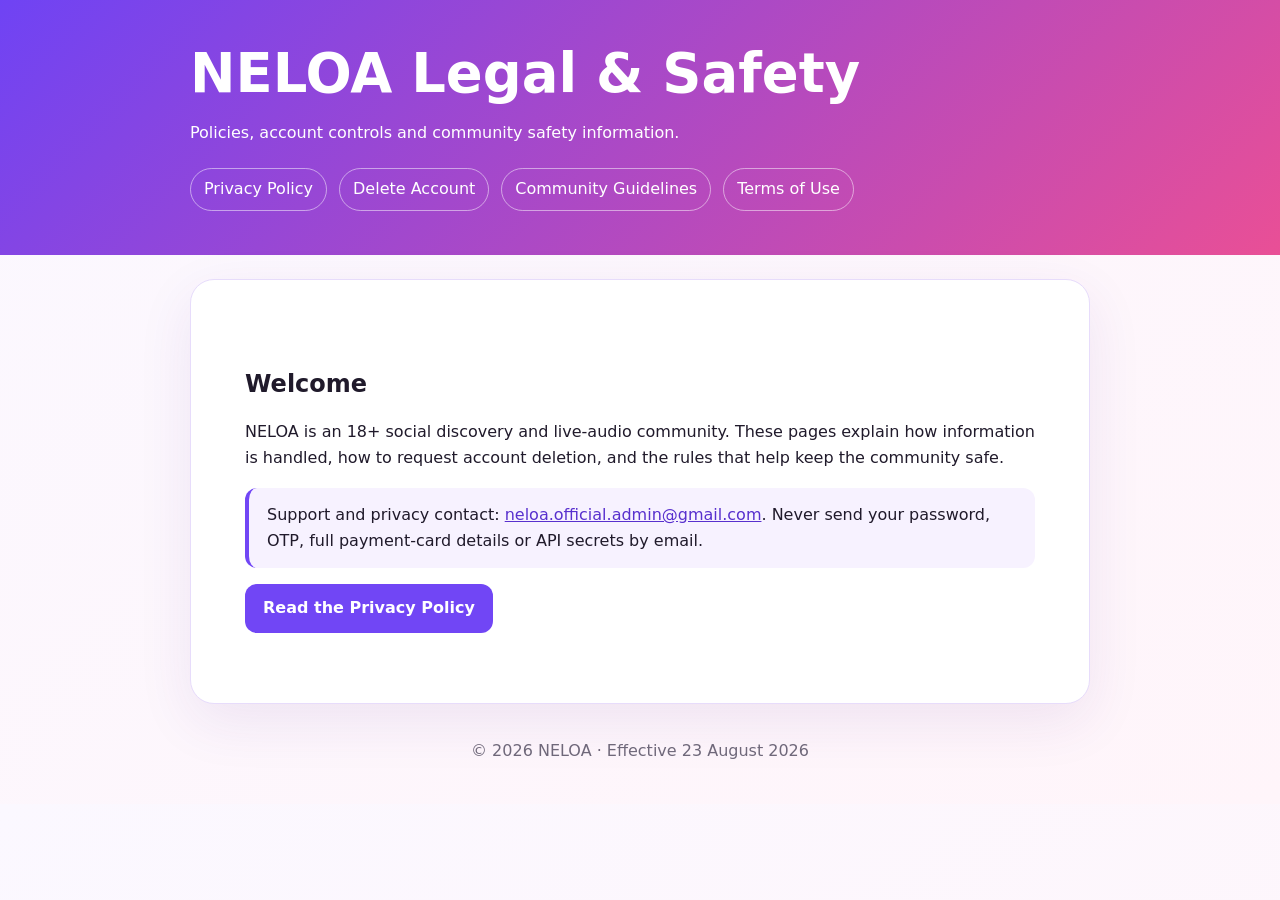
==== index.html @ 35b61dcc "Add files via upload" ====
<!doctype html><html lang="en"><head><meta charset="utf-8"><meta name="viewport" content="width=device-width,initial-scale=1"><title>NELOA Legal & Safety</title><link rel="stylesheet" href="styles.css"></head><body><header><div><h1>NELOA Legal & Safety</h1><p>Policies, account controls and community safety information.</p><nav class="nav"><a href="privacy-policy.html">Privacy Policy</a><a href="account-deletion.html">Delete Account</a><a href="community-guidelines.html">Community Guidelines</a><a href="terms.html">Terms of Use</a></nav></div></header><main><h2>Welcome</h2><p>NELOA is an 18+ social discovery and live-audio community. These pages explain how information is handled, how to request account deletion, and the rules that help keep the community safe.</p><p class="note">Support and privacy contact: <a href="mailto:neloa.official.admin@gmail.com">neloa.official.admin@gmail.com</a>. Never send your password, OTP, full payment-card details or API secrets by email.</p><p><a class="button" href="privacy-policy.html">Read the Privacy Policy</a></p></main><footer>© 2026 NELOA · Effective 23 August 2026</footer></body></html>
---- styles.css ----
:root{--ink:#201a2b;--muted:#6f687a;--purple:#7146f5;--pink:#ef4f91;--paper:#fff;--soft:#f7f2ff;--line:#e7dcfb}*{box-sizing:border-box}body{margin:0;font-family:Inter,system-ui,-apple-system,"Segoe UI",sans-serif;color:var(--ink);background:linear-gradient(145deg,#fbf8ff,#fff5fa);line-height:1.65}header{background:linear-gradient(135deg,#6f43f4,#e94f96);color:white;padding:44px 20px}header div,main,footer{max-width:900px;margin:auto}h1{margin:0 0 8px;font-size:clamp(2rem,6vw,3.4rem);line-height:1.1}h2{margin-top:2.2rem;line-height:1.25}h3{margin-top:1.5rem}main{background:var(--paper);margin-top:24px;margin-bottom:24px;padding:clamp(22px,5vw,54px);border:1px solid var(--line);border-radius:24px;box-shadow:0 18px 55px #50288a16}a{color:#5830ce}.nav{display:flex;gap:12px;flex-wrap:wrap;margin-top:22px}.nav a{color:white;border:1px solid #ffffff80;border-radius:999px;padding:7px 13px;text-decoration:none}.note{background:var(--soft);border-left:4px solid var(--purple);padding:14px 18px;border-radius:12px}.danger{border-left-color:var(--pink)}li{margin:.45rem 0}footer{padding:10px 20px 40px;color:var(--muted);text-align:center}.button{display:inline-block;background:var(--purple);color:white;text-decoration:none;padding:11px 18px;border-radius:12px;font-weight:700}code{background:#f2edf9;padding:2px 6px;border-radius:6px}@media(max-width:700px){main{margin:14px;border-radius:18px}header{padding:34px 20px}}
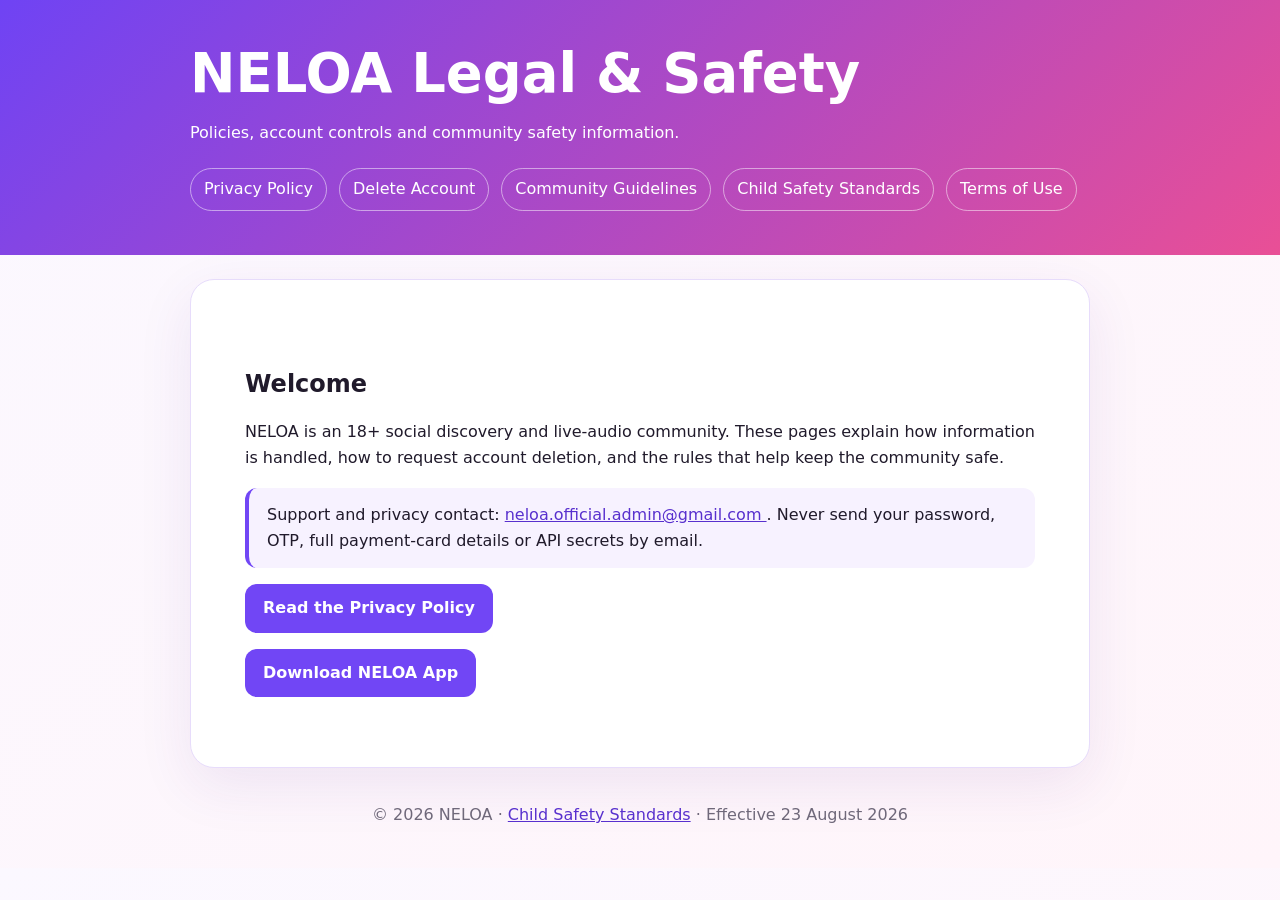
==== commit 03bb9f91: "Update index.html with app download link and child safety Added a link to download the NELOA App and" ====
--- a/index.html
+++ b/index.html
@@ -1 +1,66 @@
-<!doctype html><html lang="en"><head><meta charset="utf-8"><meta name="viewport" content="width=device-width,initial-scale=1"><title>NELOA Legal & Safety</title><link rel="stylesheet" href="styles.css"></head><body><header><div><h1>NELOA Legal & Safety</h1><p>Policies, account controls and community safety information.</p><nav class="nav"><a href="privacy-policy.html">Privacy Policy</a><a href="account-deletion.html">Delete Account</a><a href="community-guidelines.html">Community Guidelines</a><a href="terms.html">Terms of Use</a></nav></div></header><main><h2>Welcome</h2><p>NELOA is an 18+ social discovery and live-audio community. These pages explain how information is handled, how to request account deletion, and the rules that help keep the community safe.</p><p class="note">Support and privacy contact: <a href="mailto:neloa.official.admin@gmail.com">neloa.official.admin@gmail.com</a>. Never send your password, OTP, full payment-card details or API secrets by email.</p><p><a class="button" href="privacy-policy.html">Read the Privacy Policy</a></p></main><footer>© 2026 NELOA · Effective 23 August 2026</footer></body></html>
+<!doctype html>
+<html lang="en">
+<head>
+  <meta charset="utf-8">
+  <meta name="viewport" content="width=device-width,initial-scale=1">
+  <title>NELOA Legal & Safety</title>
+  <link rel="stylesheet" href="styles.css">
+</head>
+
+<body>
+
+<header>
+  <div>
+    <h1>NELOA Legal & Safety</h1>
+    <p>Policies, account controls and community safety information.</p>
+
+    <nav class="nav">
+      <a href="privacy-policy.html">Privacy Policy</a>
+      <a href="account-deletion.html">Delete Account</a>
+      <a href="community-guidelines.html">Community Guidelines</a>
+      <a href="child-safety.html">Child Safety Standards</a>
+      <a href="terms.html">Terms of Use</a>
+    </nav>
+  </div>
+</header>
+
+<main>
+
+  <h2>Welcome</h2>
+
+  <p>
+    NELOA is an 18+ social discovery and live-audio community.
+    These pages explain how information is handled, how to request
+    account deletion, and the rules that help keep the community safe.
+  </p>
+
+  <p class="note">
+    Support and privacy contact:
+    <a href="mailto:neloa.official.admin@gmail.com">
+      neloa.official.admin@gmail.com
+    </a>.
+    Never send your password, OTP, full payment-card details or API secrets by email.
+  </p>
+
+  <p>
+    <a class="button" href="privacy-policy.html">
+      Read the Privacy Policy
+    </a>
+  </p>
+
+  <p>
+    <a class="button" href="https://github.com/neloa-official/neloa-legal/releases/download/v2.14.25/app-release.apk">
+      Download NELOA App
+    </a>
+  </p>
+
+</main>
+
+<footer>
+  © 2026 NELOA ·
+  <a href="child-safety.html">Child Safety Standards</a>
+  · Effective 23 August 2026
+</footer>
+
+</body>
+</html>
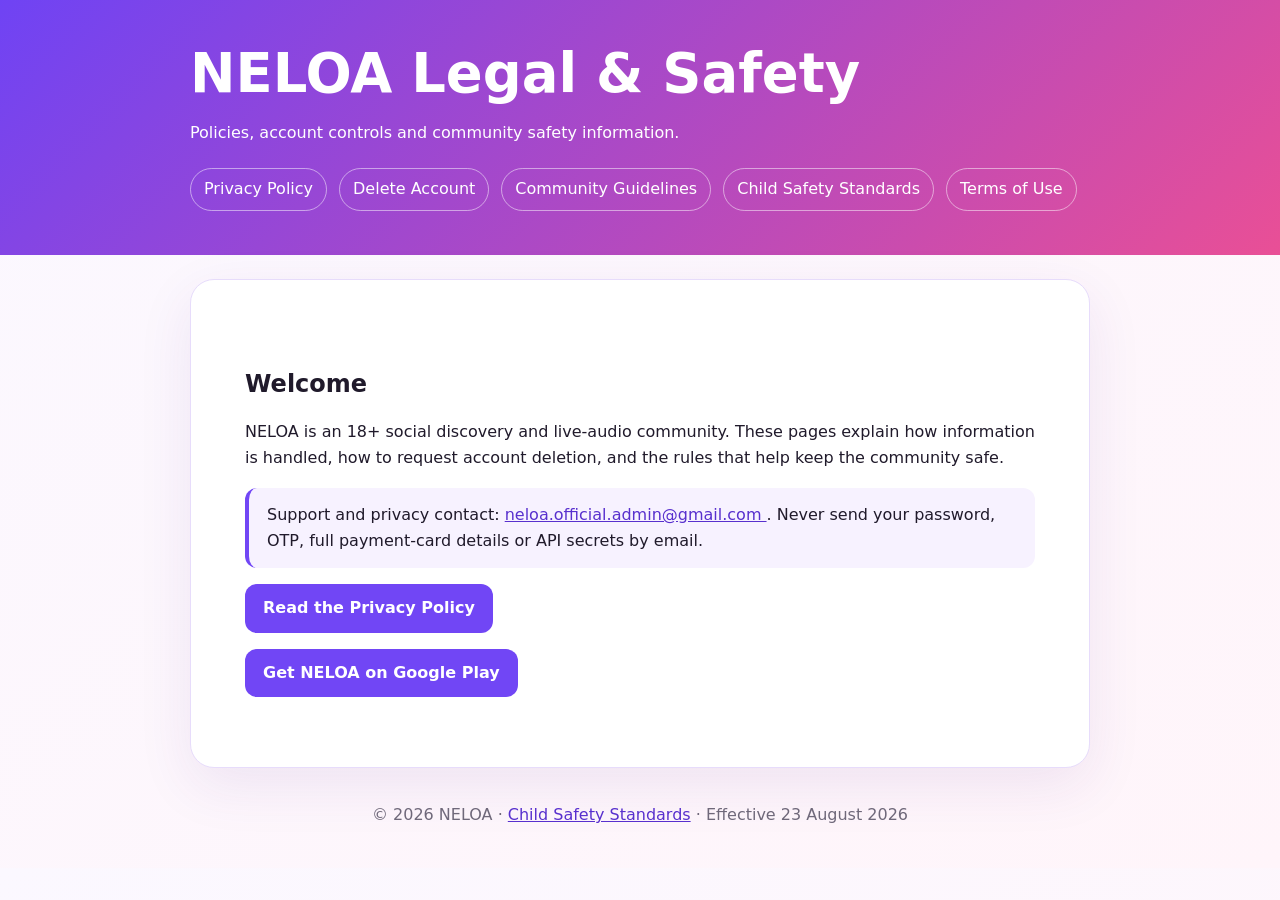
==== commit 4008ca11: "Update download link for NELOA App to Google Play" ====
--- a/index.html
+++ b/index.html
@@ -49,8 +49,8 @@
   </p>
 
   <p>
-    <a class="button" href="https://github.com/neloa-official/neloa-legal/releases/download/v2.14.25/app-release.apk">
-      Download NELOA App
+   <a class="button" href="https://play.google.com/store/apps/details?id=com.neloa.app">
+    Get NELOA on Google Play
     </a>
   </p>
 
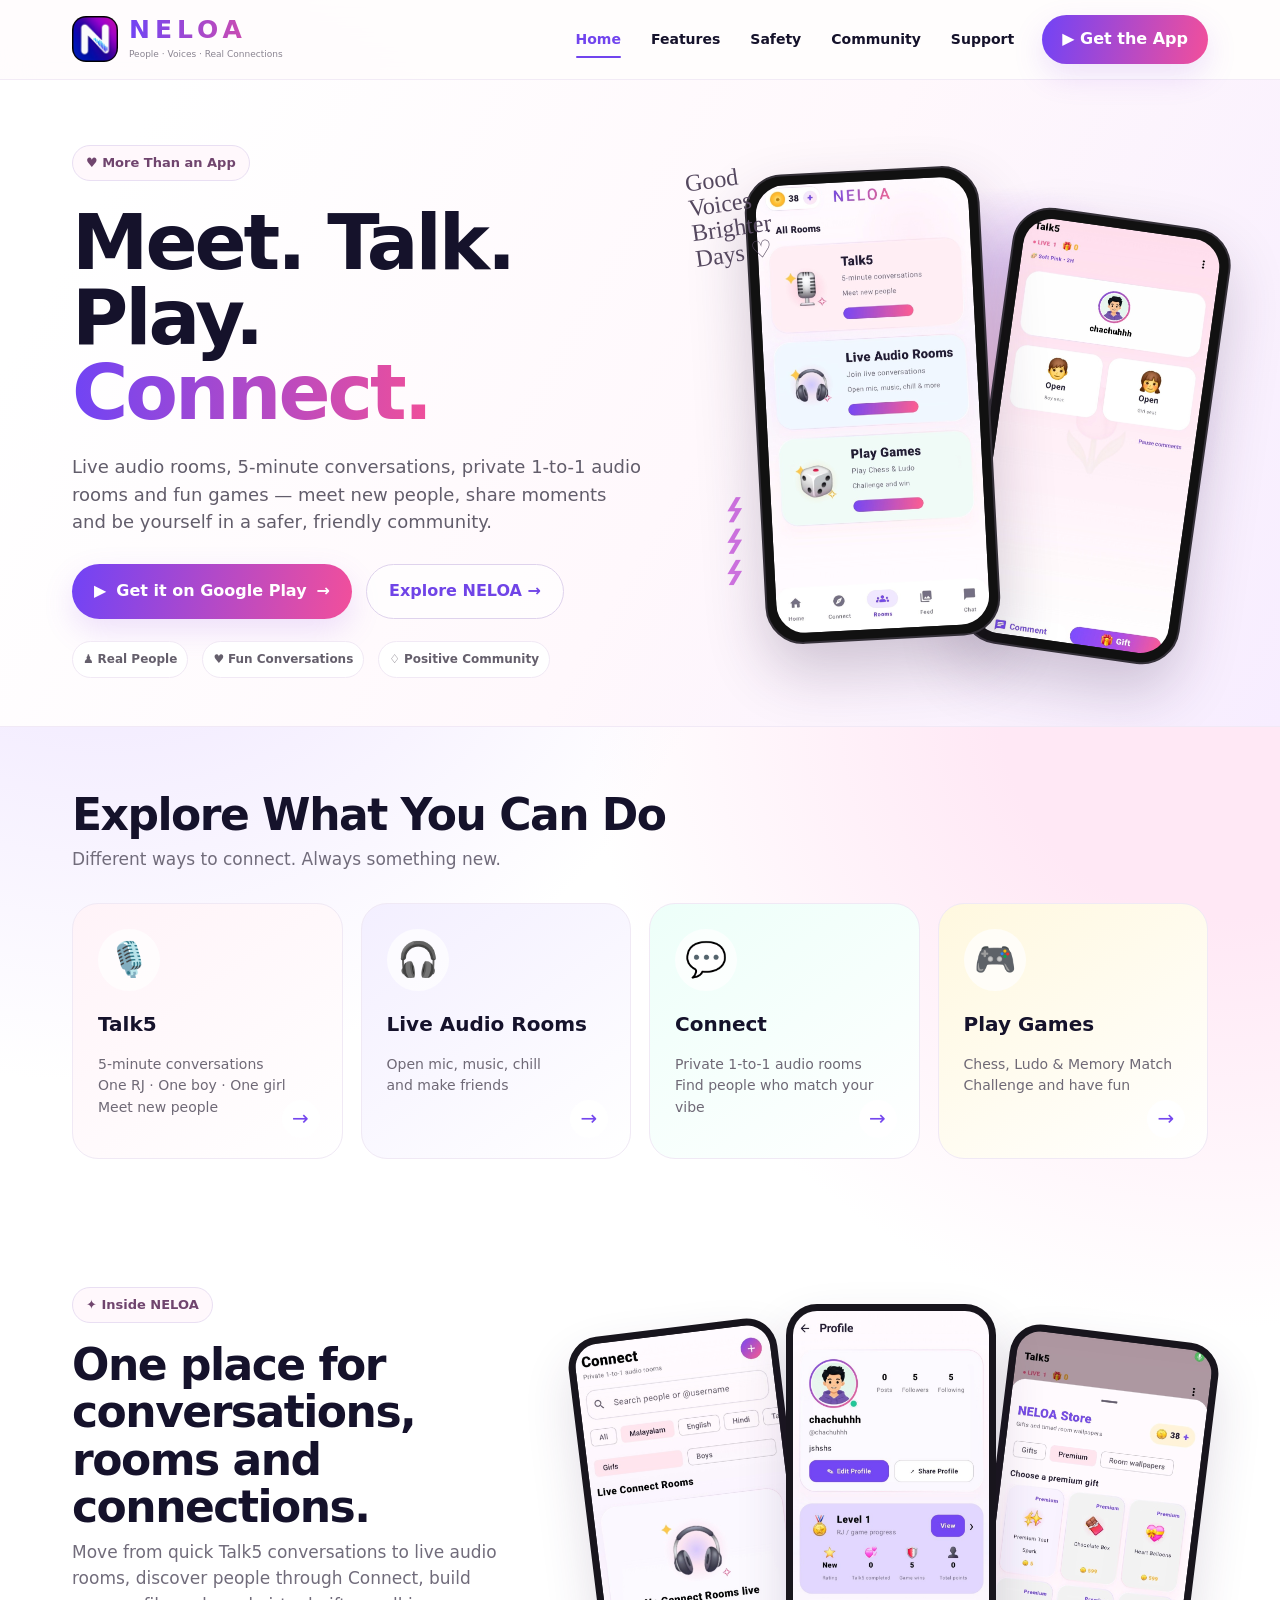
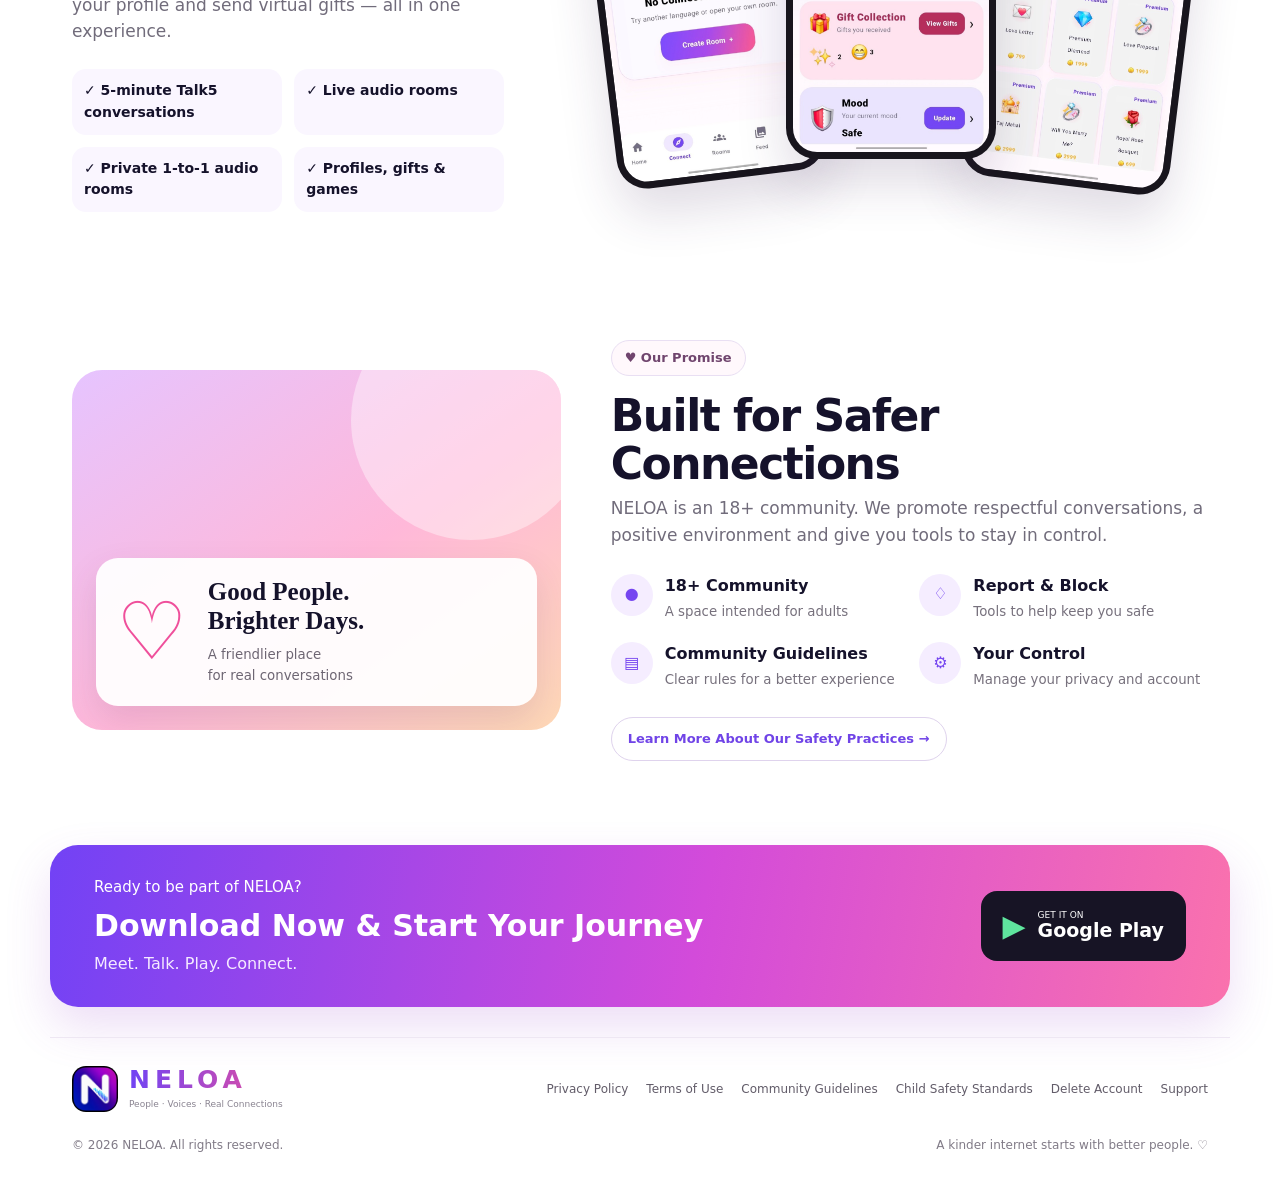
==== commit 655a7a5c: "Redesign NELOA homepage" ====
--- a/index.html
+++ b/index.html
@@ -3,64 +3,87 @@
 <head>
   <meta charset="utf-8">
   <meta name="viewport" content="width=device-width,initial-scale=1">
-  <title>NELOA Legal & Safety</title>
-  <link rel="stylesheet" href="styles.css">
+  <meta name="theme-color" content="#7a42f4">
+  <meta name="description" content="NELOA is an 18+ social discovery and live-audio community for conversations, private audio rooms and games.">
+  <title>NELOA — Meet. Talk. Play. Connect.</title>
+  <link rel="stylesheet" href="homepage.css">
 </head>
+<body>
+  <header class="site-header">
+    <div class="nav-wrap">
+      <a class="brand" href="#home" aria-label="NELOA home">
+        <img src="assets/neloa-icon.jpg" alt="NELOA logo">
+        <span><strong>NELOA</strong><small>People · Voices · Real Connections</small></span>
+      </a>
+      <nav class="desktop-nav" aria-label="Main navigation">
+        <a class="active" href="#home">Home</a><a href="#features">Features</a><a href="#safety">Safety</a><a href="community-guidelines.html">Community</a><a href="#support">Support</a>
+      </nav>
+      <a class="top-cta" href="https://play.google.com/store/apps/details?id=com.neloa.app" target="_blank" rel="noopener">▶ <span>Get the App</span></a>
+    </div>
+  </header>
 
-<body>
+  <main>
+    <section class="hero" id="home">
+      <div class="hero-inner">
+        <div class="hero-copy">
+          <div class="eyebrow">♥ More Than an App</div>
+          <h1>Meet. Talk. Play.<br><span>Connect.</span></h1>
+          <p>Live audio rooms, 5-minute conversations, private 1-to-1 audio rooms and fun games — meet new people, share moments and be yourself in a safer, friendly community.</p>
+          <div class="hero-actions">
+            <a class="primary-btn" href="https://play.google.com/store/apps/details?id=com.neloa.app" target="_blank" rel="noopener">▶ <span>Get it on Google Play</span> →</a>
+            <a class="secondary-btn" href="#features">Explore NELOA →</a>
+          </div>
+          <div class="trust-row"><span>♟ <b>Real People</b></span><span>♥ <b>Fun Conversations</b></span><span>♢ <b>Positive Community</b></span></div>
+        </div>
+        <div class="hero-visual" aria-label="NELOA app preview">
+          <div class="glow"></div>
+          <div class="phone phone-back"><img src="assets/talk5-screen.jpg" alt="NELOA Talk5 room screen"></div>
+          <div class="phone phone-front"><img src="assets/rooms-screen.jpg" alt="NELOA rooms screen"></div>
+          <span class="scribble s1">Good<br>Voices<br>Brighter<br>Days ♡</span>
+          <span class="wave">⌁⌁⌁</span>
+        </div>
+      </div>
+    </section>
 
-<header>
-  <div>
-    <h1>NELOA Legal & Safety</h1>
-    <p>Policies, account controls and community safety information.</p>
+    <section class="section" id="features">
+      <div class="section-heading"><h2>Explore What You Can Do</h2><p>Different ways to connect. Always something new.</p></div>
+      <div class="feature-grid">
+        <article class="feature-card pink"><div class="feature-icon">🎙️</div><h3>Talk5</h3><p>5-minute conversations<br>One RJ · One boy · One girl<br>Meet new people</p><a href="#showcase" aria-label="Explore Talk5">→</a></article>
+        <article class="feature-card violet"><div class="feature-icon">🎧</div><h3>Live Audio Rooms</h3><p>Open mic, music, chill<br>and make friends</p><a href="#showcase" aria-label="Explore live audio rooms">→</a></article>
+        <article class="feature-card mint"><div class="feature-icon">💬</div><h3>Connect</h3><p>Private 1-to-1 audio rooms<br>Find people who match your vibe</p><a href="#showcase" aria-label="Explore Connect">→</a></article>
+        <article class="feature-card yellow"><div class="feature-icon">🎮</div><h3>Play Games</h3><p>Chess, Ludo &amp; Memory Match<br>Challenge and have fun</p><a href="#showcase" aria-label="Explore games">→</a></article>
+      </div>
+    </section>
 
-    <nav class="nav">
-      <a href="privacy-policy.html">Privacy Policy</a>
-      <a href="account-deletion.html">Delete Account</a>
-      <a href="community-guidelines.html">Community Guidelines</a>
-      <a href="child-safety.html">Child Safety Standards</a>
-      <a href="terms.html">Terms of Use</a>
-    </nav>
-  </div>
-</header>
+    <section class="showcase section" id="showcase">
+      <div class="showcase-copy">
+        <div class="eyebrow">✦ Inside NELOA</div><h2>One place for conversations, rooms and connections.</h2>
+        <p>Move from quick Talk5 conversations to live audio rooms, discover people through Connect, build your profile and send virtual gifts — all in one experience.</p>
+        <div class="mini-points"><span>✓ 5-minute Talk5 conversations</span><span>✓ Live audio rooms</span><span>✓ Private 1-to-1 audio rooms</span><span>✓ Profiles, gifts &amp; games</span></div>
+      </div>
+      <div class="screen-stack"><div class="screen-card left"><img src="assets/connect-screen.jpg" alt="NELOA Connect screen"></div><div class="screen-card center"><img src="assets/profile-screen.jpg" alt="NELOA profile screen"></div><div class="screen-card right"><img src="assets/store-screen.jpg" alt="NELOA virtual gift store"></div></div>
+    </section>
 
-<main>
+    <section class="safety section" id="safety">
+      <div class="safety-art"><div class="heart-scene"><div class="big-heart">♡</div><div><strong>Good People.<br>Brighter Days.</strong><small>A friendlier place<br>for real conversations</small></div></div></div>
+      <div class="safety-copy"><div class="eyebrow">♥ Our Promise</div><h2>Built for Safer Connections</h2><p>NELOA is an 18+ community. We promote respectful conversations, a positive environment and give you tools to stay in control.</p>
+        <div class="safety-grid"><div><i>●</i><span><b>18+ Community</b><small>A space intended for adults</small></span></div><div><i>♢</i><span><b>Report &amp; Block</b><small>Tools to help keep you safe</small></span></div><div><i>▤</i><span><b>Community Guidelines</b><small>Clear rules for a better experience</small></span></div><div><i>⚙</i><span><b>Your Control</b><small>Manage your privacy and account</small></span></div></div>
+        <a class="secondary-btn compact" href="child-safety.html">Learn More About Our Safety Practices →</a>
+      </div>
+    </section>
 
-  <h2>Welcome</h2>
+    <section class="download-cta">
+      <div><small>Ready to be part of NELOA?</small><h2>Download Now &amp; Start Your Journey</h2><p>Meet. Talk. Play. Connect.</p></div>
+      <a class="play-badge" href="https://play.google.com/store/apps/details?id=com.neloa.app" target="_blank" rel="noopener"><span class="triangle">▶</span><span><small>GET IT ON</small><strong>Google Play</strong></span></a>
+    </section>
+  </main>
 
-  <p>
-    NELOA is an 18+ social discovery and live-audio community.
-    These pages explain how information is handled, how to request
-    account deletion, and the rules that help keep the community safe.
-  </p>
-
-  <p class="note">
-    Support and privacy contact:
-    <a href="mailto:neloa.official.admin@gmail.com">
-      neloa.official.admin@gmail.com
-    </a>.
-    Never send your password, OTP, full payment-card details or API secrets by email.
-  </p>
-
-  <p>
-    <a class="button" href="privacy-policy.html">
-      Read the Privacy Policy
-    </a>
-  </p>
-
-  <p>
-   <a class="button" href="https://play.google.com/store/apps/details?id=com.neloa.app">
-    Get NELOA on Google Play
-    </a>
-  </p>
-
-</main>
-
-<footer>
-  © 2026 NELOA ·
-  <a href="child-safety.html">Child Safety Standards</a>
-  · Effective 23 August 2026
-</footer>
-
+  <footer id="support">
+    <div class="footer-top">
+      <a class="brand footer-brand" href="#home"><img src="assets/neloa-icon.jpg" alt="NELOA"><span><strong>NELOA</strong><small>People · Voices · Real Connections</small></span></a>
+      <nav class="footer-links"><a href="privacy-policy.html">Privacy Policy</a><a href="terms.html">Terms of Use</a><a href="community-guidelines.html">Community Guidelines</a><a href="child-safety.html">Child Safety Standards</a><a href="account-deletion.html">Delete Account</a><a href="mailto:neloa.official.admin@gmail.com">Support</a></nav>
+    </div>
+    <div class="footer-bottom"><span>© 2026 NELOA. All rights reserved.</span><span>A kinder internet starts with better people. ♡</span></div>
+  </footer>
 </body>
 </html>
--- a/homepage.css
+++ b/homepage.css
@@ -0,0 +1,4 @@
+:root{--ink:#15122b;--muted:#716c7b;--purple:#7444f4;--pink:#ef4f9b;--line:#eee7f6;--bg:#fffafd}*{box-sizing:border-box}html{scroll-behavior:smooth}body{margin:0;font-family:Inter,ui-sans-serif,system-ui,-apple-system,"Segoe UI",sans-serif;color:var(--ink);background:radial-gradient(circle at 8% 15%,#f1e9ff 0 8%,transparent 25%),radial-gradient(circle at 95% 25%,#ffe8f5 0 9%,transparent 26%),#fff;line-height:1.55}a{color:inherit}.site-header{position:sticky;top:0;z-index:50;background:#fffdfde8;backdrop-filter:blur(16px);border-bottom:1px solid #f2ebf6}.nav-wrap{max-width:1180px;margin:auto;padding:15px 22px;display:flex;align-items:center;gap:28px}.brand{display:flex;align-items:center;gap:11px;text-decoration:none;margin-right:auto}.brand img{width:46px;height:46px;border-radius:14px;object-fit:cover}.brand strong{display:block;font-size:25px;letter-spacing:5px;line-height:1;background:linear-gradient(90deg,#7044f4,#e84e9c);background-clip:text;color:transparent}.brand small{display:block;color:#8a8491;font-size:9px;margin-top:6px}.desktop-nav{display:flex;gap:30px;align-items:center}.desktop-nav a{text-decoration:none;font-size:14px;font-weight:650;padding:10px 0;position:relative}.desktop-nav a:hover,.desktop-nav .active{color:#7144ee}.desktop-nav .active:after{content:"";position:absolute;left:0;right:0;bottom:2px;height:2px;background:#7144ee;border-radius:9px}.top-cta,.primary-btn{background:linear-gradient(100deg,#7143f6,#f24f9b);color:white;text-decoration:none;border-radius:999px;font-weight:800;box-shadow:0 12px 30px #9b55e82c}.top-cta{padding:12px 20px;white-space:nowrap}.hero{overflow:hidden;border-bottom:1px solid #f1e9f6;background:linear-gradient(120deg,#fff 10%,#fff8fc 55%,#f7edff)}.hero-inner{max-width:1180px;min-height:570px;margin:auto;padding:65px 22px 48px;display:grid;grid-template-columns:1.05fr .95fr;gap:35px;align-items:center}.eyebrow{display:inline-flex;align-items:center;gap:7px;padding:7px 13px;border:1px solid #e9dff3;border-radius:999px;background:#fff8fc;color:#70456e;font-size:13px;font-weight:750}.hero h1{font-size:clamp(50px,6vw,78px);line-height:.98;letter-spacing:-3px;margin:24px 0 22px}.hero h1 span{background:linear-gradient(90deg,#7044f5,#ef4f9a);background-clip:text;color:transparent}.hero-copy>p{max-width:570px;font-size:18px;color:#625d6b}.hero-actions{display:flex;gap:14px;flex-wrap:wrap;margin:28px 0 22px}.primary-btn,.secondary-btn{display:inline-flex;align-items:center;gap:10px;padding:14px 22px}.secondary-btn{border:1px solid #dfd3ed;border-radius:999px;text-decoration:none;color:#7044e7;font-weight:800;background:#ffffffa8}.trust-row{display:flex;gap:14px;flex-wrap:wrap;color:#655f6c;font-size:12px}.trust-row span{background:#fff;padding:8px 10px;border-radius:999px;border:1px solid #f1e9f5}.hero-visual{height:490px;position:relative}.glow{position:absolute;width:470px;height:430px;right:-30px;top:25px;background:radial-gradient(circle,#f8bce0 0,#e7c9ff 45%,transparent 70%);filter:blur(3px);opacity:.7}.phone{position:absolute;background:#111;padding:9px;border-radius:38px;box-shadow:0 28px 60px #3320453a;border:2px solid #343038;overflow:hidden}.phone img{display:block;width:100%;height:100%;object-fit:cover;border-radius:29px}.phone-front{width:235px;height:470px;left:70px;top:4px;transform:rotate(-3deg);z-index:3}.phone-back{width:220px;height:440px;right:2px;top:50px;transform:rotate(8deg);z-index:2}.scribble{position:absolute;left:5px;top:0;font-family:cursive;font-size:24px;line-height:1.05;transform:rotate(-8deg);z-index:5;color:#55485f}.wave{position:absolute;left:5px;bottom:75px;font-size:52px;color:#d274e4;transform:rotate(90deg)}.section{max-width:1180px;margin:auto;padding:64px 22px}.section-heading h2,.showcase h2,.safety h2{font-size:clamp(31px,4vw,44px);letter-spacing:-1.5px;line-height:1.08;margin:0 0 8px}.section-heading p,.showcase-copy>p,.safety-copy>p{color:var(--muted);font-size:17px;margin:0}.feature-grid{display:grid;grid-template-columns:repeat(4,1fr);gap:18px;margin-top:30px}.feature-card{min-height:240px;border-radius:26px;padding:25px;border:1px solid #f0e9f5;position:relative}.feature-card.pink{background:linear-gradient(145deg,#fff3f8,#fff)}.feature-card.violet{background:linear-gradient(145deg,#f3efff,#fff)}.feature-card.mint{background:linear-gradient(145deg,#edfff9,#fff)}.feature-card.yellow{background:linear-gradient(145deg,#fff8df,#fff)}.feature-icon{width:62px;height:62px;display:grid;place-items:center;border-radius:50%;background:#ffffffb8;font-size:34px}.feature-card h3{font-size:20px;margin:18px 0 6px}.feature-card p{color:#6f6976;font-size:14px}.feature-card>a{position:absolute;right:22px;bottom:20px;width:38px;height:38px;display:grid;place-items:center;border-radius:50%;background:#fff;text-decoration:none;color:#7547ee;font-size:20px}.showcase{display:grid;grid-template-columns:.8fr 1.2fr;align-items:center;gap:55px}.showcase-copy h2{margin-top:18px}.mini-points{display:grid;grid-template-columns:1fr 1fr;gap:12px;margin-top:25px;font-size:14px;font-weight:700}.mini-points span{background:#faf6ff;padding:11px 12px;border-radius:14px}.screen-stack{height:490px;position:relative}.screen-card{position:absolute;width:210px;height:455px;padding:7px;border-radius:31px;background:#18151d;box-shadow:0 25px 50px #40245a29;overflow:hidden}.screen-card img{width:100%;height:100%;object-fit:cover;border-radius:24px}.screen-card.left{left:5%;top:22px;transform:rotate(-7deg)}.screen-card.center{left:35%;top:0;z-index:3}.screen-card.right{right:2%;top:28px;transform:rotate(7deg)}.safety{display:grid;grid-template-columns:.9fr 1.1fr;gap:50px;align-items:center}.safety-art{min-height:360px;border-radius:30px;background:linear-gradient(145deg,#e6c4ff,#ffb8d9 55%,#ffd9b6);display:flex;align-items:flex-end;padding:24px;overflow:hidden;position:relative}.safety-art:before{content:"";position:absolute;width:240px;height:240px;border-radius:50%;background:#fff6;top:-70px;right:-30px}.heart-scene{position:relative;width:100%;display:flex;align-items:center;gap:20px;background:#fffffff0;border-radius:22px;padding:20px;box-shadow:0 15px 35px #543c6022}.big-heart{font-size:80px;color:#ef4f9b;line-height:1}.heart-scene strong{font-family:cursive;font-size:25px;line-height:1.1}.heart-scene small{display:block;color:#6e6673;margin-top:8px}.safety-copy h2{margin-top:16px}.safety-grid{display:grid;grid-template-columns:1fr 1fr;gap:20px;margin:26px 0}.safety-grid>div{display:flex;gap:12px}.safety-grid i{font-style:normal;width:42px;height:42px;border-radius:50%;display:grid;place-items:center;background:#f5edff;color:#7545f0;font-weight:900}.safety-grid b,.safety-grid small{display:block}.safety-grid small{color:#77717d;margin-top:3px}.compact{padding:11px 16px;font-size:13px}.download-cta{max-width:1180px;margin:20px auto 30px;padding:30px 44px;border-radius:28px;background:linear-gradient(100deg,#7242f5,#d34bda 55%,#fa72ad);color:white;display:flex;align-items:center;justify-content:space-between;gap:30px;box-shadow:0 20px 45px #9e50cf30}.download-cta small{font-size:15px}.download-cta h2{font-size:30px;margin:3px 0}.download-cta p{margin:0;color:#f5eaff}.play-badge{display:flex;align-items:center;gap:12px;background:#171425;color:white;text-decoration:none;padding:12px 22px;border-radius:16px;min-width:190px}.play-badge .triangle{font-size:30px;color:#5fe59e}.play-badge small,.play-badge strong{display:block;line-height:1.1}.play-badge small{font-size:9px}.play-badge strong{font-size:19px}footer{max-width:1180px;margin:auto;padding:28px 22px 40px;border-top:1px solid #eee7f3}.footer-top{display:flex;align-items:center;gap:30px}.footer-brand{margin-right:auto}.footer-links{display:flex;flex-wrap:wrap;justify-content:flex-end;gap:8px 18px}.footer-links a{font-size:12px;color:#625c69;text-decoration:none}.footer-links a:hover{color:#7044ee}.footer-bottom{display:flex;justify-content:space-between;gap:20px;margin-top:24px;color:#817b87;font-size:12px}
+@media(max-width:900px){.desktop-nav{display:none}.hero-inner{grid-template-columns:1fr;padding-top:42px}.hero-copy{text-align:center}.hero-copy>p{margin-left:auto;margin-right:auto}.hero-actions,.trust-row{justify-content:center}.hero-visual{max-width:560px;width:100%;margin:auto}.feature-grid{grid-template-columns:1fr 1fr}.showcase,.safety{grid-template-columns:1fr}.showcase-copy,.safety-copy{text-align:center}.mini-points{text-align:left}.screen-stack{max-width:680px;width:100%;margin:auto}.download-cta{margin-left:18px;margin-right:18px}.footer-top{flex-direction:column;align-items:flex-start}.footer-links{justify-content:flex-start}}
+@media(max-width:600px){.nav-wrap{padding:11px 14px}.brand img{width:39px;height:39px}.brand strong{font-size:20px;letter-spacing:4px}.brand small{display:none}.top-cta{padding:10px 14px;font-size:13px}.top-cta span{display:none}.hero-inner{padding:36px 18px 24px}.hero h1{font-size:50px;letter-spacing:-2px}.hero-copy>p{font-size:16px}.hero-actions{display:grid}.hero-actions a{justify-content:center}.hero-visual{height:410px}.phone-front{width:190px;height:380px;left:13%;}.phone-back{width:176px;height:355px;right:4%;top:43px}.scribble{font-size:17px;left:1%;top:8px}.wave{display:none}.section{padding:48px 18px}.feature-grid{grid-template-columns:1fr}.feature-card{min-height:205px}.showcase{gap:24px}.screen-stack{height:400px}.screen-card{width:160px;height:350px}.screen-card.left{left:0}.screen-card.center{left:27%}.screen-card.right{right:0}.safety-grid{grid-template-columns:1fr;text-align:left}.download-cta{padding:26px 22px;flex-direction:column;align-items:flex-start}.download-cta h2{font-size:25px}.play-badge{width:100%;justify-content:center}.footer-bottom{flex-direction:column}.mini-points{grid-template-columns:1fr}.trust-row{gap:7px}.trust-row span{font-size:10px}}
+@media(max-width:390px){.hero h1{font-size:44px}.phone-front{left:8%}.phone-back{right:0}.screen-card{width:145px;height:320px}.screen-stack{height:365px}.screen-card.center{left:28%}}
